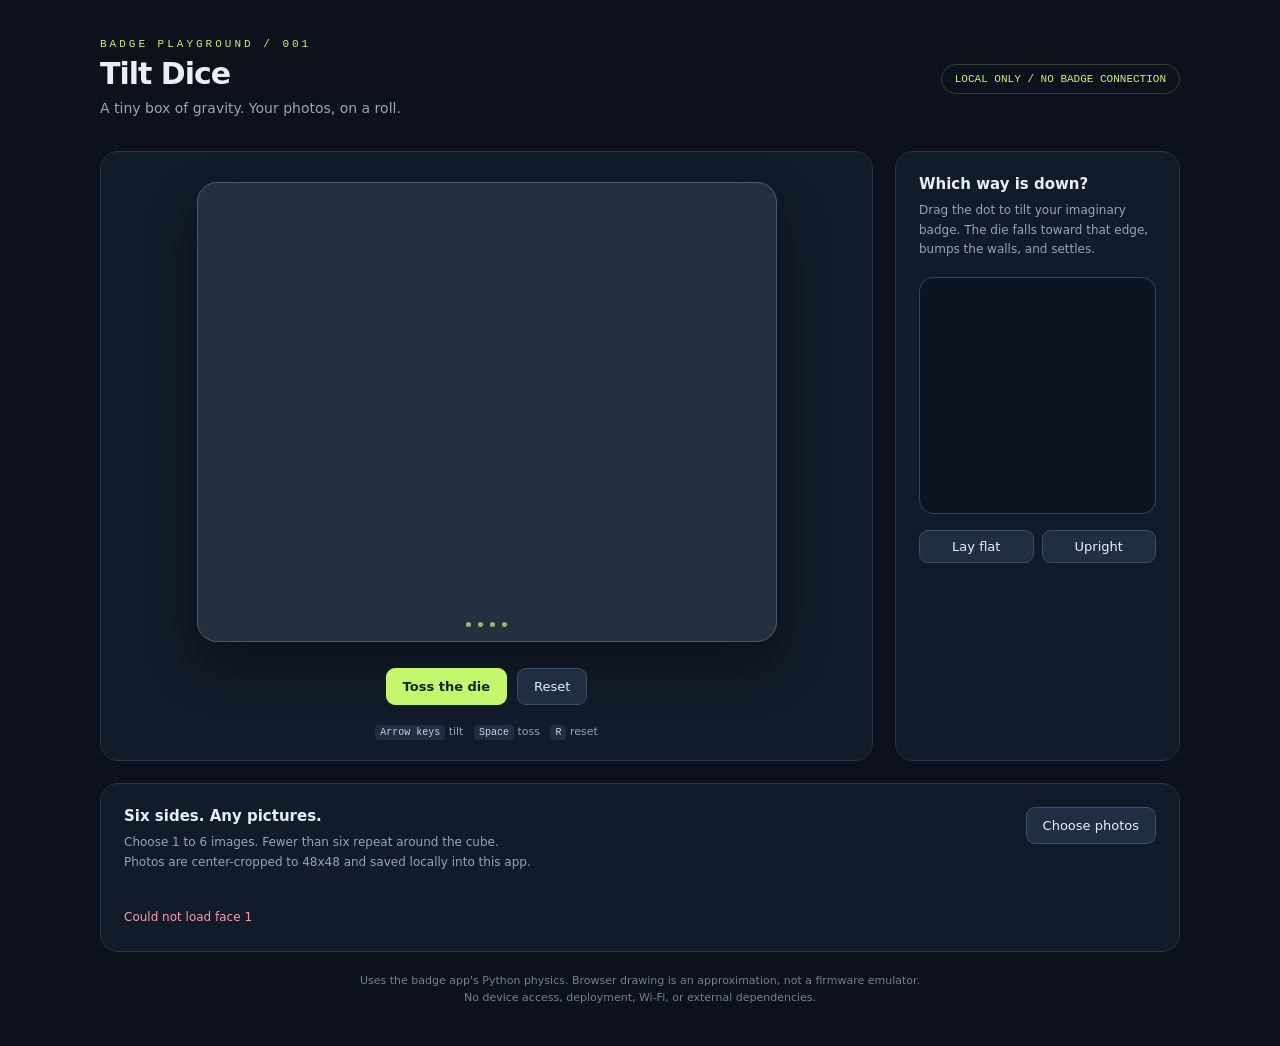
==== tools/tilt_dice.html @ a4feddc2 "Add local tilt dice app and photo playground Co-authored-by: Copilot App <223556219+Copilot@users.no" ====
<!doctype html>
<html lang="en">
<head>
  <meta charset="utf-8">
  <meta name="viewport" content="width=device-width, initial-scale=1">
  <title>Tilt Dice - local playground</title>
  <style>
    :root { color-scheme: dark; font-family: ui-sans-serif, system-ui, sans-serif; background: #0c111b; color: #e9eff8; }
    * { box-sizing: border-box; }
    body { margin: 0; padding: 38px 24px; }
    main { max-width: 1080px; margin: auto; }
    header { display: flex; justify-content: space-between; align-items: center; gap: 20px; margin-bottom: 32px; }
    h1 { font-size: 30px; letter-spacing: -1px; margin: 6px 0; }
    .eyebrow { color: #c3f76e; font: 11px ui-monospace, monospace; letter-spacing: 3px; text-transform: uppercase; }
    .muted, p { color: #94a5bc; font-size: 14px; line-height: 1.6; }
    .local { border: 1px solid #304131; border-radius: 30px; padding: 8px 13px; color: #c3f76e; font: 11px ui-monospace, monospace; white-space: nowrap; }
    .layout { display: grid; grid-template-columns: minmax(0, 1fr) 285px; gap: 22px; }
    .stage, aside, .photos { border: 1px solid #273348; border-radius: 18px; background: #121b29; }
    .stage { padding: 30px 24px 20px; display: flex; flex-direction: column; align-items: center; justify-content: center; min-height: 440px; }
    .device { width: 100%; max-width: 580px; padding: 14px; border-radius: 20px; background: #252f40; border: 1px solid #4b5a70; box-shadow: 0 24px 50px #0005; }
    #screen { width: 100%; display: block; border-radius: 6px; image-rendering: pixelated; }
    .device-footer { display: flex; gap: 7px; justify-content: center; padding-top: 12px; }
    .device-footer i { width: 5px; height: 5px; background: #c3f76e; border-radius: 50%; opacity: .7; }
    .actions { display: flex; gap: 10px; margin-top: 26px; }
    button, .upload { border: 1px solid #3c4d64; background: #202e41; color: #e9eff8; border-radius: 9px; padding: 10px 16px; font: inherit; font-size: 13px; cursor: pointer; }
    button:hover, .upload:hover { background: #2b3c53; }
    button:focus-visible, .upload:focus-within, canvas:focus-visible { outline: 2px solid #c3f76e; outline-offset: 4px; }
    .primary { background: #c3f76e; color: #172219; border-color: #c3f76e; font-weight: 650; }
    .primary:hover { background: #d3ff91; }
    aside { padding: 23px; }
    h2 { font-size: 15px; margin: 0 0 8px; }
    aside p { font-size: 12px; margin: 0 0 18px; }
    #tilt { width: 100%; aspect-ratio: 1; background: #0c1421; border: 1px solid #34445c; border-radius: 14px; touch-action: none; cursor: crosshair; }
    .tilt-actions { display: flex; gap: 8px; margin-top: 12px; }
    .tilt-actions button { padding: 8px 11px; flex: 1; }
    #gravity { font: 11px ui-monospace, monospace; color: #a4b4c9; margin: 13px 0 0; }
    .photos { margin-top: 22px; padding: 23px; }
    .photo-heading { display: flex; align-items: start; justify-content: space-between; gap: 20px; }
    .photos p { margin: 4px 0 20px; font-size: 12px; }
    .upload { position: relative; display: inline-block; white-space: nowrap; overflow: hidden; }
    .upload input { position: absolute; inset: 0; width: 100%; height: 100%; opacity: 0; cursor: pointer; }
    .faces { display: grid; grid-template-columns: repeat(6, 1fr); gap: 14px; }
    figure { margin: 0; background: #0c1421; padding: 12px 8px; border-radius: 10px; text-align: center; }
    figure img { width: 48px; height: 48px; image-rendering: pixelated; border-radius: 5px; }
    figcaption { color: #94a5bc; font: 10px ui-monospace, monospace; margin-top: 8px; }
    #status { min-height: 20px; margin: 16px 0 0; color: #c3f76e; font-size: 12px; }
    #status.error { color: #ff9aab; }
    .hint { margin: 18px 0 0; font-size: 11px; text-align: center; }
    kbd { color: #c6d3e4; background: #202e41; padding: 2px 5px; border-radius: 4px; font: 10px ui-monospace, monospace; }
    footer { color: #718198; font-size: 11px; margin-top: 20px; text-align: center; line-height: 1.6; }
    @media (max-width: 760px) { .layout { grid-template-columns: 1fr; } aside { display: grid; grid-template-columns: 1fr 150px; gap: 12px; } aside p { grid-column: 1; } #tilt { grid-column: 2; grid-row: 1 / 5; } .stage { min-height: 0; } .faces { gap: 5px; } figure { padding: 8px 2px; } figure img { width: 36px; height: 36px; } header .local { display: none; } }
    @media (prefers-reduced-motion: reduce) { .device { box-shadow: none; } }
  </style>
</head>
<body>
<main>
  <header>
    <div><div class="eyebrow">Badge playground / 001</div><h1>Tilt Dice</h1><div class="muted">A tiny box of gravity. Your photos, on a roll.</div></div>
    <span class="local">LOCAL ONLY / NO BADGE CONNECTION</span>
  </header>
  <div class="layout">
    <section class="stage" aria-label="Dice preview">
      <div class="device">
        <canvas id="screen" width="320" height="240" aria-label="Animated 3D photo die"></canvas>
        <div class="device-footer" aria-hidden="true"><i></i><i></i><i></i><i></i></div>
      </div>
      <div class="actions"><button id="roll" class="primary">Toss the die</button><button id="reset">Reset</button></div>
      <p class="hint"><kbd>Arrow keys</kbd> tilt &nbsp; <kbd>Space</kbd> toss &nbsp; <kbd>R</kbd> reset</p>
    </section>
    <aside aria-label="Gravity controls">
      <h2>Which way is down?</h2>
      <p>Drag the dot to tilt your imaginary badge. The die falls toward that edge, bumps the walls, and settles.</p>
      <canvas id="tilt" width="240" height="240" tabindex="0" role="application" aria-label="Tilt pad. Use arrow keys to tilt, F for flat, U for upright."></canvas>
      <div class="tilt-actions"><button id="flat">Lay flat</button><button id="upright">Upright</button></div>
      <div id="gravity" aria-live="off"></div>
    </aside>
  </div>
  <section class="photos">
    <div class="photo-heading">
      <div><h2>Six sides. Any pictures.</h2><p>Choose 1 to 6 images. Fewer than six repeat around the cube.<br>Photos are center-cropped to 48x48 and saved locally into this app.</p></div>
      <label class="upload">Choose photos<input id="photos" type="file" accept="image/png,image/jpeg,image/webp" multiple aria-label="Choose one to six photos for the dice faces"></label>
    </div>
    <div class="faces" id="faces"></div>
    <p id="status" role="status">Ready with colorful starter faces. Nothing is sent to an external service.</p>
  </section>
  <footer>Uses the badge app's Python physics. Browser drawing is an approximation, not a firmware emulator.<br>No device access, deployment, Wi-Fi, or external dependencies.</footer>
</main>
<script>
  const screen = document.querySelector("#screen"), ctx = screen.getContext("2d");
  const pad = document.querySelector("#tilt"), pc = pad.getContext("2d");
  const status = document.querySelector("#status");
  let textures = [], gx = 0, gy = 1, action = null, stopped = false;
  const keys = new Set();
  function message(text, error = false) { status.textContent = text; status.classList.toggle("error", error); }
  async function post(path, data) {
    const response = await fetch(path, {method: "POST", headers: {"Content-Type": "application/json"}, body: JSON.stringify(data)});
    const result = await response.json();
    if (!response.ok) throw new Error(result.error || `Request failed (${response.status})`);
    return result;
  }
  async function loadTextures() {
    const next = await Promise.all(Array.from({length: 6}, (_, i) => new Promise((resolve, reject) => {
      const img = new Image();
      img.onload = () => resolve(img);
      img.onerror = () => reject(new Error(`Could not load face ${i + 1}`));
      img.src = `/assets/${i + 1}.png?${Date.now()}`;
    })));
    textures = next;
    document.querySelector("#faces").replaceChildren(...next.map((img, i) => {
      const figure = document.createElement("figure"), caption = document.createElement("figcaption");
      img.alt = `Die face ${i + 1}`; caption.textContent = `FACE ${i + 1}`;
      figure.append(img, caption); return figure;
    }));
  }
  function draw(faces) {
    ctx.fillStyle = "#0d121e"; ctx.fillRect(0, 0, 320, 240);
    ctx.fillStyle = "#c3f76e"; ctx.font = "bold 10px monospace"; ctx.fillText("TILT DICE", 10, 18);
    ctx.fillStyle = "#3e5269"; ctx.fillRect(7, 29, 306, 200);
    ctx.fillStyle = "#1b2637"; ctx.fillRect(8, 30, 304, 198);
    ctx.strokeStyle = "#243248"; ctx.lineWidth = 0.5;
    for (let x = 24; x < 312; x += 20) { ctx.beginPath(); ctx.moveTo(x, 30); ctx.lineTo(x, 228); ctx.stroke(); }
    for (let y = 44; y < 228; y += 20) { ctx.beginPath(); ctx.moveTo(8, y); ctx.lineTo(312, y); ctx.stroke(); }
    for (const [, index, points, light] of faces) {
      const [a, b, , d] = points;
      ctx.save(); ctx.beginPath();
      points.forEach(([x, y], i) => i ? ctx.lineTo(x, y) : ctx.moveTo(x, y));
      ctx.closePath(); ctx.clip();
      ctx.setTransform((b[0] - a[0]) / 48, (b[1] - a[1]) / 48,
                       (d[0] - a[0]) / 48, (d[1] - a[1]) / 48, a[0], a[1]);
      ctx.imageSmoothingEnabled = false;
      ctx.drawImage(textures[index], 0, 0);
      ctx.fillStyle = `rgba(0,0,0,${(1 - light) * 150 / 255})`; ctx.fillRect(0, 0, 48, 48);
      ctx.restore();
      ctx.strokeStyle = "#3e5269"; ctx.lineWidth = 0.8;
      ctx.beginPath(); points.forEach(([x, y], i) => i ? ctx.lineTo(x, y) : ctx.moveTo(x, y)); ctx.closePath(); ctx.stroke();
    }
  }
  function drawPad(x, y) {
    pc.clearRect(0, 0, 240, 240);
    pc.strokeStyle = "#2b3a50"; pc.lineWidth = 1;
    for (const radius of [34, 68, 102]) { pc.beginPath(); pc.arc(120, 120, radius, 0, Math.PI * 2); pc.stroke(); }
    pc.beginPath(); pc.moveTo(120, 10); pc.lineTo(120, 230); pc.moveTo(10, 120); pc.lineTo(230, 120); pc.stroke();
    pc.strokeStyle = "#c3f76e"; pc.lineWidth = 2; pc.beginPath(); pc.moveTo(120, 120); pc.lineTo(120 + x * 96, 120 + y * 96); pc.stroke();
    pc.fillStyle = "#c3f76e"; pc.beginPath(); pc.arc(120 + x * 96, 120 + y * 96, 9, 0, Math.PI * 2); pc.fill();
    document.querySelector("#gravity").textContent = `GRAVITY  x ${x.toFixed(2)} / y ${y.toFixed(2)}`;
  }
  function setTilt(event) {
    const r = pad.getBoundingClientRect();
    gx = Math.max(-1, Math.min(1, ((event.clientX - r.left) / r.width - 0.5) * 2.5));
    gy = Math.max(-1, Math.min(1, ((event.clientY - r.top) / r.height - 0.5) * 2.5));
  }
  pad.onpointerdown = event => { pad.setPointerCapture(event.pointerId); setTilt(event); };
  pad.onpointermove = event => { if (pad.hasPointerCapture(event.pointerId)) setTilt(event); };
  document.querySelector("#flat").onclick = () => { gx = 0; gy = 0; };
  document.querySelector("#upright").onclick = () => { gx = 0; gy = 1; };
  document.querySelector("#roll").onclick = () => { action = "roll"; };
  document.querySelector("#reset").onclick = () => { action = "reset"; };
  window.addEventListener("keydown", event => {
    if (event.target.closest("input, button") || event.ctrlKey || event.metaKey || event.altKey) return;
    if (["ArrowLeft", "ArrowRight", "ArrowUp", "ArrowDown", "Space"].includes(event.code)) event.preventDefault();
    keys.add(event.code);
    if (event.code === "Space" && !event.repeat) action = "roll";
    if (event.code === "KeyR") action = "reset";
    if (event.code === "KeyF") { gx = 0; gy = 0; }
    if (event.code === "KeyU") { gx = 0; gy = 1; }
  });
  window.addEventListener("keyup", event => keys.delete(event.code));
  window.addEventListener("blur", () => keys.clear());
  document.querySelector("#photos").onchange = async event => {
    const files = Array.from(event.target.files);
    if (!files.length) return;
    if (files.length > 6) { message("Choose at most six photos.", true); event.target.value = ""; return; }
    try {
      const faces = [];
      for (const file of files) {
        const bitmap = await createImageBitmap(file);
        const canvas = document.createElement("canvas"); canvas.width = canvas.height = 48;
        const context = canvas.getContext("2d");
        context.fillStyle = "#ffffff"; context.fillRect(0, 0, 48, 48);
        const side = Math.min(bitmap.width, bitmap.height);
        context.drawImage(bitmap, (bitmap.width - side) / 2, (bitmap.height - side) / 2, side, side, 0, 0, 48, 48);
        bitmap.close(); faces.push(canvas.toDataURL("image/png"));
      }
      await post("/faces", {faces}); await loadTextures();
      message(`Saved ${files.length} photo${files.length === 1 ? "" : "s"} across six faces in badge/apps/tilt_dice/assets/.`);
    } catch (error) { message(error.message, true); }
    event.target.value = "";
  };
  let previous = performance.now();
  async function frame() {
    if (stopped) return;
    const now = performance.now(), dt = (now - previous) / 1000; previous = now;
    const x = keys.has("ArrowLeft") ? -1 : keys.has("ArrowRight") ? 1 : gx;
    const y = keys.has("ArrowUp") ? -1 : keys.has("ArrowDown") ? 1 : gy;
    const currentAction = action; action = null;
    try {
      const state = await post("/step", {dt, gx: x, gy: y, action: currentAction});
      draw(state.faces); drawPad(x, y);
      setTimeout(frame, 20);
    } catch (error) { stopped = true; message(`Preview stopped: ${error.message}. Restart the server and reload.`, true); }
  }
  loadTextures().then(frame).catch(error => message(error.message, true));
</script>
</body>
</html>
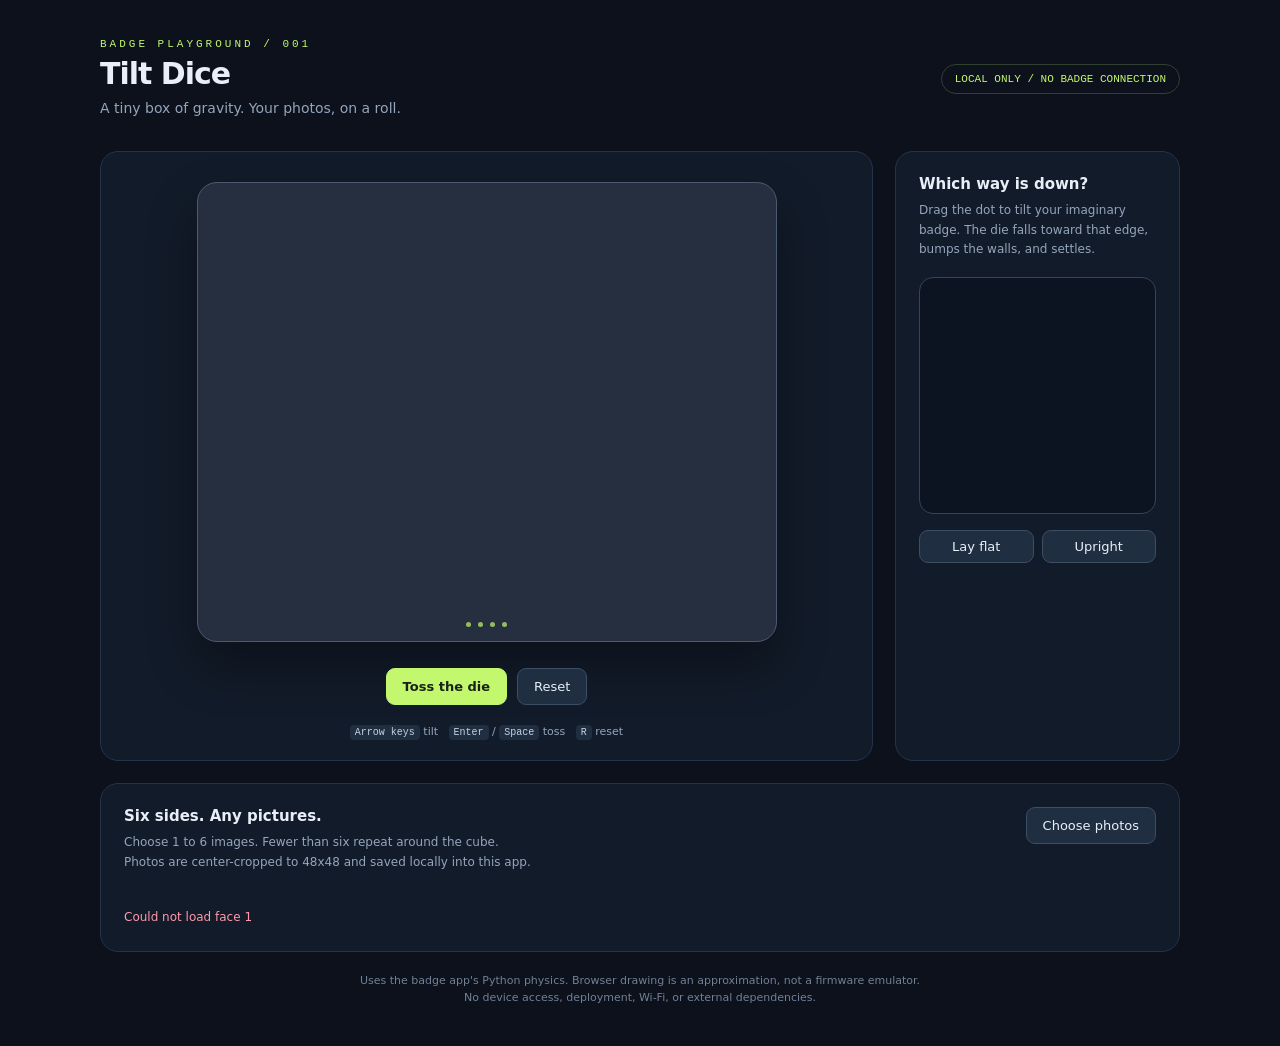
==== commit 869e2b6b: "Settle tilted dice onto faces and support Enter to toss Apply support torque at wall contacts and st" ====
--- a/tools/tilt_dice.html
+++ b/tools/tilt_dice.html
@@ -65,7 +65,7 @@
         <div class="device-footer" aria-hidden="true"><i></i><i></i><i></i><i></i></div>
       </div>
       <div class="actions"><button id="roll" class="primary">Toss the die</button><button id="reset">Reset</button></div>
-      <p class="hint"><kbd>Arrow keys</kbd> tilt &nbsp; <kbd>Space</kbd> toss &nbsp; <kbd>R</kbd> reset</p>
+      <p class="hint"><kbd>Arrow keys</kbd> tilt &nbsp; <kbd>Enter</kbd> / <kbd>Space</kbd> toss &nbsp; <kbd>R</kbd> reset</p>
     </section>
     <aside aria-label="Gravity controls">
       <h2>Which way is down?</h2>
@@ -157,9 +157,9 @@
   document.querySelector("#reset").onclick = () => { action = "reset"; };
   window.addEventListener("keydown", event => {
     if (event.target.closest("input, button") || event.ctrlKey || event.metaKey || event.altKey) return;
-    if (["ArrowLeft", "ArrowRight", "ArrowUp", "ArrowDown", "Space"].includes(event.code)) event.preventDefault();
+    if (["ArrowLeft", "ArrowRight", "ArrowUp", "ArrowDown", "Space", "Enter", "NumpadEnter"].includes(event.code)) event.preventDefault();
     keys.add(event.code);
-    if (event.code === "Space" && !event.repeat) action = "roll";
+    if (["Space", "Enter", "NumpadEnter"].includes(event.code) && !event.repeat) action = "roll";
     if (event.code === "KeyR") action = "reset";
     if (event.code === "KeyF") { gx = 0; gy = 0; }
     if (event.code === "KeyU") { gx = 0; gy = 1; }
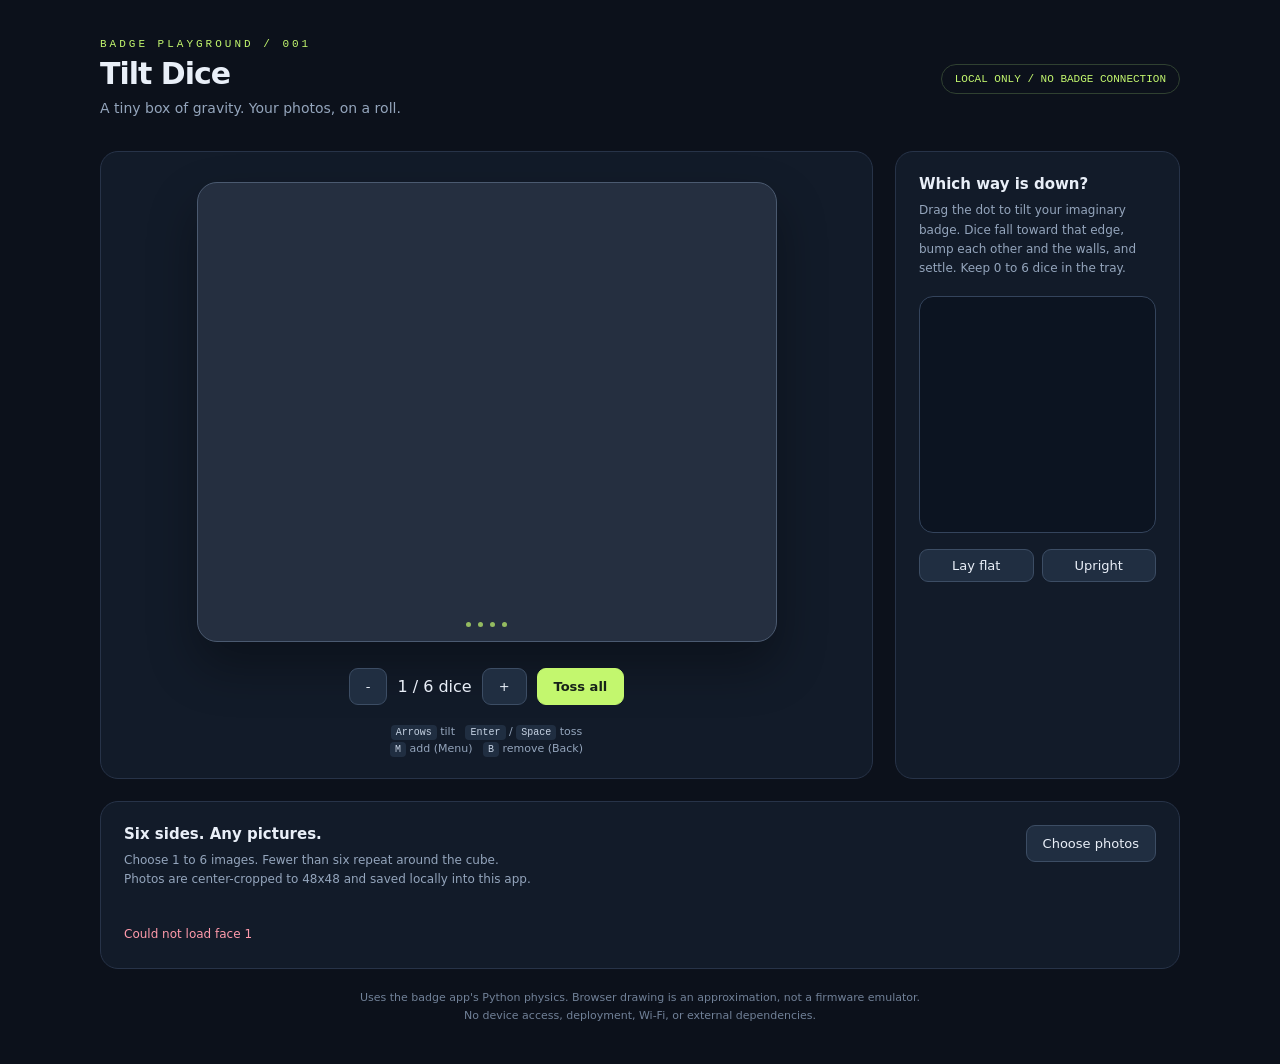
==== commit 9562f2ec: "Support zero to six dice with Menu and Back count controls Keep directional gravity overrides, toss " ====
--- a/tools/tilt_dice.html
+++ b/tools/tilt_dice.html
@@ -61,15 +61,15 @@
   <div class="layout">
     <section class="stage" aria-label="Dice preview">
       <div class="device">
-        <canvas id="screen" width="320" height="240" aria-label="Animated 3D photo die"></canvas>
+        <canvas id="screen" width="320" height="240" aria-label="Animated 3D photo dice"></canvas>
         <div class="device-footer" aria-hidden="true"><i></i><i></i><i></i><i></i></div>
       </div>
-      <div class="actions"><button id="roll" class="primary">Toss the die</button><button id="reset">Reset</button></div>
-      <p class="hint"><kbd>Arrow keys</kbd> tilt &nbsp; <kbd>Enter</kbd> / <kbd>Space</kbd> toss &nbsp; <kbd>R</kbd> reset</p>
+      <div class="actions"><button id="remove" aria-label="Remove a die (Back)">-</button><span id="count" role="status" style="align-self:center;white-space:nowrap">1 / 6 dice</span><button id="add" aria-label="Add a die (Menu)">+</button><button id="roll" class="primary">Toss all</button></div>
+      <p class="hint"><kbd>Arrows</kbd> tilt &nbsp; <kbd>Enter</kbd> / <kbd>Space</kbd> toss<br><kbd>M</kbd> add (Menu) &nbsp; <kbd>B</kbd> remove (Back)</p>
     </section>
     <aside aria-label="Gravity controls">
       <h2>Which way is down?</h2>
-      <p>Drag the dot to tilt your imaginary badge. The die falls toward that edge, bumps the walls, and settles.</p>
+      <p>Drag the dot to tilt your imaginary badge. Dice fall toward that edge, bump each other and the walls, and settle. Keep 0 to 6 dice in the tray.</p>
       <canvas id="tilt" width="240" height="240" tabindex="0" role="application" aria-label="Tilt pad. Use arrow keys to tilt, F for flat, U for upright."></canvas>
       <div class="tilt-actions"><button id="flat">Lay flat</button><button id="upright">Upright</button></div>
       <div id="gravity" aria-live="off"></div>
@@ -112,9 +112,14 @@
       figure.append(img, caption); return figure;
     }));
   }
-  function draw(faces) {
+  function draw(faces, count) {
     ctx.fillStyle = "#0d121e"; ctx.fillRect(0, 0, 320, 240);
     ctx.fillStyle = "#c3f76e"; ctx.font = "bold 10px monospace"; ctx.fillText("TILT DICE", 10, 18);
+    ctx.fillText(`${count} / 6`, 270, 18);
+    document.querySelector("#count").textContent = `${count} / 6 dice`;
+    document.querySelector("#add").disabled = count === 6;
+    document.querySelector("#remove").disabled = count === 0;
+    document.querySelector("#roll").disabled = count === 0;
     ctx.fillStyle = "#3e5269"; ctx.fillRect(7, 29, 306, 200);
     ctx.fillStyle = "#1b2637"; ctx.fillRect(8, 30, 304, 198);
     ctx.strokeStyle = "#243248"; ctx.lineWidth = 0.5;
@@ -154,13 +159,15 @@
   document.querySelector("#flat").onclick = () => { gx = 0; gy = 0; };
   document.querySelector("#upright").onclick = () => { gx = 0; gy = 1; };
   document.querySelector("#roll").onclick = () => { action = "roll"; };
-  document.querySelector("#reset").onclick = () => { action = "reset"; };
+  document.querySelector("#add").onclick = () => { action = "add"; };
+  document.querySelector("#remove").onclick = () => { action = "remove"; };
   window.addEventListener("keydown", event => {
     if (event.target.closest("input, button") || event.ctrlKey || event.metaKey || event.altKey) return;
     if (["ArrowLeft", "ArrowRight", "ArrowUp", "ArrowDown", "Space", "Enter", "NumpadEnter"].includes(event.code)) event.preventDefault();
     keys.add(event.code);
     if (["Space", "Enter", "NumpadEnter"].includes(event.code) && !event.repeat) action = "roll";
-    if (event.code === "KeyR") action = "reset";
+    if (event.code === "KeyM" && !event.repeat) action = "add";
+    if (event.code === "KeyB" && !event.repeat) action = "remove";
     if (event.code === "KeyF") { gx = 0; gy = 0; }
     if (event.code === "KeyU") { gx = 0; gy = 1; }
   });
@@ -195,7 +202,7 @@
     const currentAction = action; action = null;
     try {
       const state = await post("/step", {dt, gx: x, gy: y, action: currentAction});
-      draw(state.faces); drawPad(x, y);
+      draw(state.faces, state.count); drawPad(x, y);
       setTimeout(frame, 20);
     } catch (error) { stopped = true; message(`Preview stopped: ${error.message}. Restart the server and reload.`, true); }
   }
